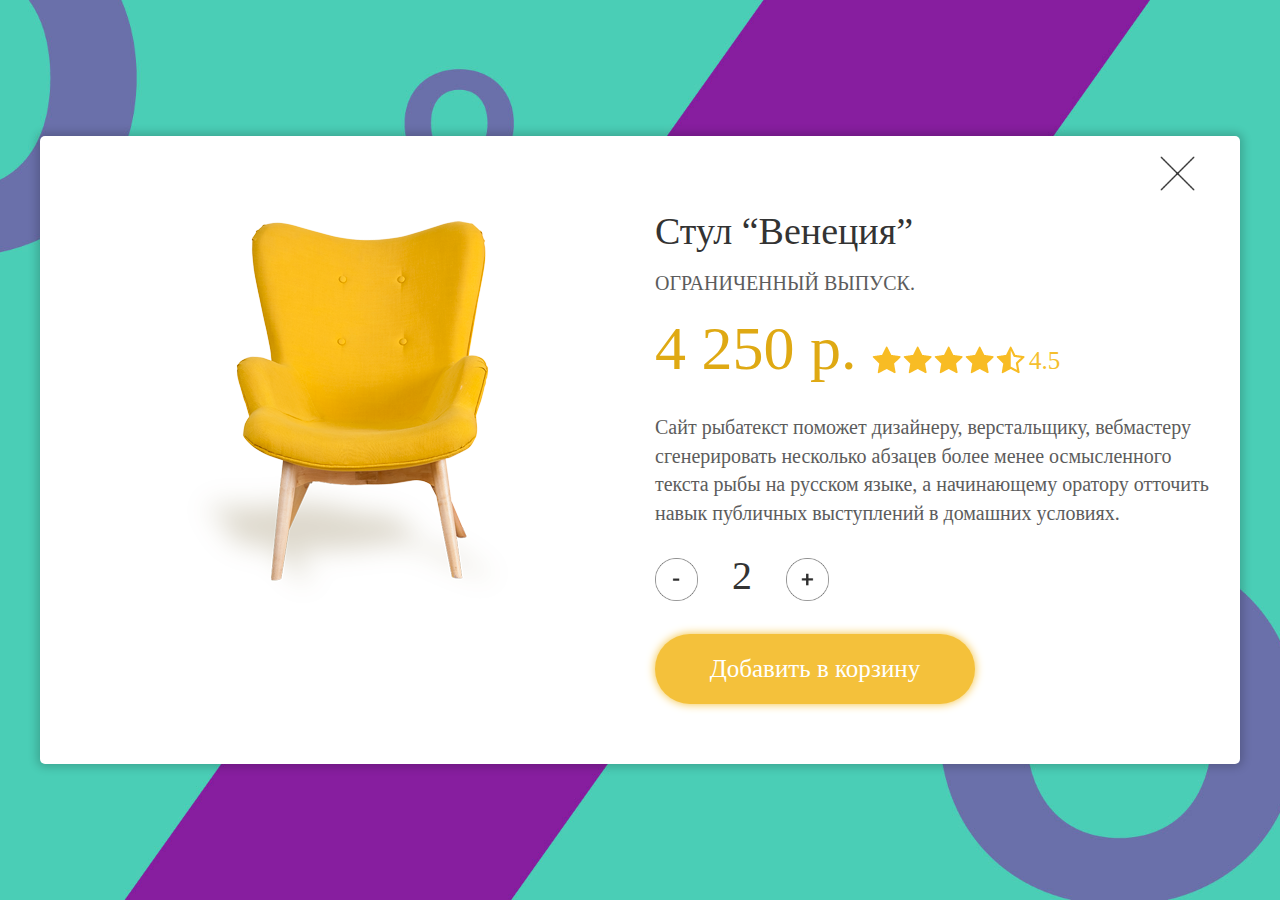
==== index.html @ 23bcf60a "Add files via upload" ====
<!DOCTYPE html>
<html lang="en">
  <head>
    <meta charset="utf-8">
    <meta http-equiv="X-UA-Compatible" content="IE=edge">
    <meta name="viewport" content="width=device-width, initial-scale=1">
    <!-- The above 3 meta tags *must* come first in the head; any other head content must come *after* these tags -->
    <title>Форма</title>

    <!-- Bootstrap -->
    <link href="css/bootstrap.min.css" rel="stylesheet">
    <link href="https://fonts.googleapis.com/css?family=Open+Sans:400,700|Ubuntu:500&amp;subset=cyrillic" rel="stylesheet">
    <link href="css/main.css" rel="stylesheet">
    <link rel="stylesheet" href="css/font-awesome.min.css">

    <!-- Yandex.Metrika counter --> <script type="text/javascript"> (function (d, w, c) { (w[c] = w[c] || []).push(function() { try { w.yaCounter44708128 = new Ya.Metrika({ id:44708128, clickmap:true, trackLinks:true, accurateTrackBounce:true, webvisor:true, trackHash:true }); } catch(e) { } }); var n = d.getElementsByTagName("script")[0], s = d.createElement("script"), f = function () { n.parentNode.insertBefore(s, n); }; s.type = "text/javascript"; s.async = true; s.src = "https://mc.yandex.ru/metrika/watch.js"; if (w.opera == "[object Opera]") { d.addEventListener("DOMContentLoaded", f, false); } else { f(); } })(document, window, "yandex_metrika_callbacks"); </script> <noscript><div><img src="https://mc.yandex.ru/watch/44708128" style="position:absolute; left:-9999px;" alt="" /></div></noscript> <!-- /Yandex.Metrika counter -->
  </head>
  <body>
    <div class="card-product">
      <div class="container">
        <div class="row close-row">
          <div class="col-md-12 col-close">
           <img src="img/close.png" alt="">
          </div>
        </div>
        <div class="row card-row">
              <div class="col-md-6 col-img">
                <img src="img/chair.png" alt="">
              </div>
              <div class="col-md-6 col-main-form">
                <h1>Стул “Венеция”</h1>
                <h2>Ограниченный выпуск. </h2>
                <span class="price">4 250 р.  </span>
                <img src="img/rating.png" alt="">
                <span class="rating">4.5</span><br><br>
                <span class="main-text">Сайт рыбатекст поможет дизайнеру, верстальщику, вебмастеру сгенерировать несколько абзацев более менее осмысленного текста рыбы на русском языке, а начинающему оратору отточить навык публичных выступлений в домашних условиях.</span>
                <div class="col">
                  <img src="img/down.png" alt="">
                  <span>&nbsp&nbsp&nbsp2&nbsp&nbsp&nbsp</span>
                  <img src="img/up.png" alt="">
                </div>
                <a href="https://glopart.ru/buy/176493" class="glopart-buy-btn">Добавить в корзину</a>
              </div>
            </div>
      </div>
    </div>
    

      <!-- jQuery (necessary for Bootstrap's JavaScript plugins) -->
      <script
      src="https://code.jquery.com/jquery-1.12.4.min.js"
      integrity="sha256-ZosEbRLbNQzLpnKIkEdrPv7lOy9C27hHQ+Xp8a4MxAQ="
      crossorigin="anonymous">
    </script>
    
    <!-- Include all compiled plugins (below), or include individual files as needed -->
    <script src="js/bootstrap.min.js"></script>

  </body>
</html>
---- css/main.css ----
.box {
  width: 200px;
  height: 200px;
  background-color: red;
  -webkit-animation-name: anim-color;
  -moz-animation-name: anim-color;
  -o-animation-name: anim-color;
  animation-name: anim-color;
  -webkit-animation-duration: 2s;
  -moz-animation-duration: 2s;
  -o-animation-duration: 2s;
  animation-duration: 2s;
  -webkit-animation-timing-function: cubic-bezier(.42,0,.21,1.02);
  -moz-animation-timing-function: cubic-bezier(.42,0,.21,1.02);
  -o-animation-timing-function: cubic-bezier(.42,0,.21,1.02);
  animation-timing-function: cubic-bezier(.42,0,.21,1.02);
  -webkit-animation-delay: 3s;
  -moz-animation-delay: 3s;
  -o-animation-delay: 3s;
  animation-delay: 3s;
  -webkit-animation-iteration-count: infinite;
  -moz-animation-iteration-count: infinite;
  -o-animation-iteration-count: infinite;
  animation-iteration-count: infinite;
  -webkit-animation-direction: reverse;
  -moz-animation-direction: reverse;
  -o-animation-direction: reverse;
  animation-direction: reverse;
  -webkit-animation: anim-color 2s easy 1s infinity reverse;
  -moz-animation: anim-color 2s easy 1s infinity reverse;
  -o-animation: anim-color 2s easy 1s infinity reverse;
  animation: anim-color 2s easy 1s infinity reverse;
  -webkit-animation-fill-mode: forwards;
  -moz-animation-fill-mode: forwards;
  -o-animation-fill-mode: forwards;
  animation-fill-mode: forwards;
}

@keyframes anim-color {
  0% {
    background-color: gray;
    margin-left: 0;
  }

  to {
    background-color: purple;
    margin-left: 400px;
  }
}
* {
  margin: 0;
}

html {
  font-size: 10px;
}

body {
  background: url("../img/fon-bg.jpg") no-repeat center center;
  -webkit-background-size: cover;
  -o-background-size: cover;
  background-size: cover;
  height: 100vh;
  display: flex;
  -webkit-justify-content: center;
  justify-content: center;
  -webkit-align-items: center;
  align-items: center;
}

.card-product {
  width: 120rem;
  background-color: #fff;
  margin: auto;
  -webkit-border-radius: 5px;
  border-radius: 5px;
  -webkit-box-shadow: 0 0 10px 3px rgba(0,0,0,.2);
  box-shadow: 0 0 10px 3px rgba(0,0,0,.2);
}

.card-product .close-row {
  text-align: right;
  margin-top: 2rem;
  margin-right: 0;
}

.card-product .close-row img {
  width: 35px;
}

.card-product .card-row {
  text-align: center;
}

.card-product .card-row .col-img {
  margin-top: 3rem;
}

.card-product .card-row .col-main-form {
  text-align: left;
}

.card-product .card-row .col-main-form img {
  margin-top: -1.2rem;
}

.card-product .card-row .col-main-form h1 {
  font-size: 3.8rem;
  font-family: "Myriad Pro";
  color: #333;
}

.card-product .card-row .col-main-form h2 {
  font-size: 2rem;
  font-family: "Myriad Pro";
  color: #5c5c5c;
  text-transform: uppercase;
}

.card-product .card-row .col-main-form .price {
  font-size: 6.2rem;
  font-family: "Myriad Pro";
  color: #dfa913;
}

.card-product .card-row .col-main-form .rating {
  font-size: 2.5rem;
  font-family: "BlissPro";
  color: #f5bf2e;
}

.card-product .card-row .col-main-form .main-text {
  font-size: 2rem;
  font-family: "Myriad Pro";
  color: #5c5c5c;
}

.card-product .card-row .col-main-form .col {
  margin-top: 2rem;
}

.card-product .card-row .col-main-form .col img {
  width: 43px;
}

.card-product .card-row .col-main-form .col span {
  font-size: 4rem;
  font-family: "Myriad Pro";
  color: #333;
}

.card-product .card-row .col-main-form a {
  display: inline-block;
  margin-top: 3rem;
  margin-bottom: 6rem;
  text-align: center;
  background-color: #f4c13b;
  font-size: 2.5rem;
  font-family: "Myriad Pro";
  color: #fff;
  text-decoration: none;
  width: 32rem;
  height: 7rem;
  line-height: 7rem;
  -webkit-border-radius: 40px;
  border-radius: 40px;
  -webkit-box-shadow: 0 0 10px #f4c13b;
  box-shadow: 0 0 10px #f4c13b;
}
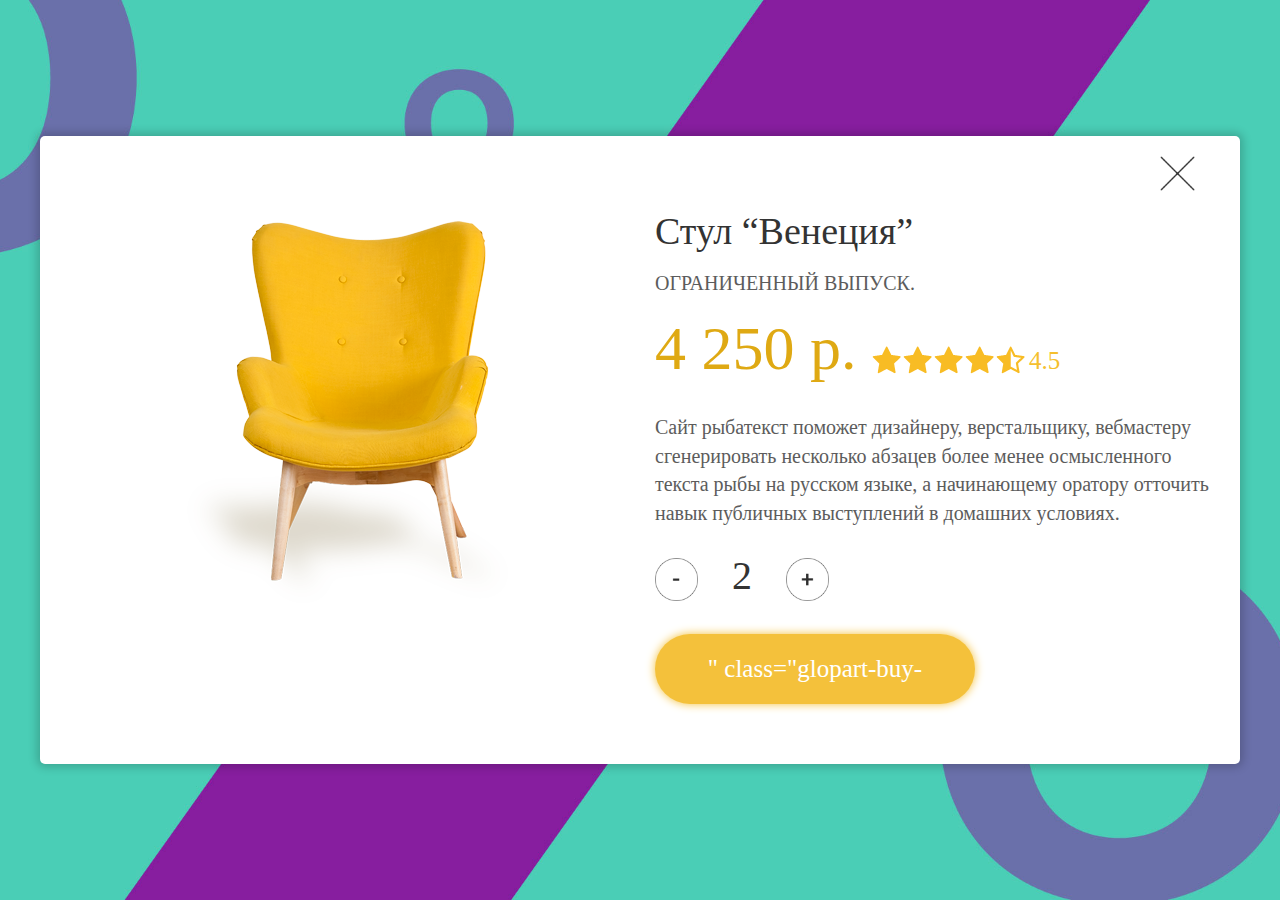
==== commit bbe7e742: "Update index.html" ====
--- a/index.html
+++ b/index.html
@@ -5,7 +5,7 @@
     <meta http-equiv="X-UA-Compatible" content="IE=edge">
     <meta name="viewport" content="width=device-width, initial-scale=1">
     <!-- The above 3 meta tags *must* come first in the head; any other head content must come *after* these tags -->
-    <title>Форма</title>
+    <title>Стул Венеция</title>
 
     <!-- Bootstrap -->
     <link href="css/bootstrap.min.css" rel="stylesheet">
@@ -39,7 +39,7 @@
                   <span>&nbsp&nbsp&nbsp2&nbsp&nbsp&nbsp</span>
                   <img src="img/up.png" alt="">
                 </div>
-                <a href="https://glopart.ru/buy/176493" class="glopart-buy-btn">Добавить в корзину</a>
+                <a href="https://money.yandex.ru/quickpay/shop-widget?account=4100175813263&quickpay=shop&payment-type-choice=on&mobile-payment-type-choice=on&writer=seller&targets=%D0%9E%D0%BF%D0%BB%D0%B0%D1%82%D0%B0+%D1%82%D0%BE%D0%B2%D0%B0%D1%80%D0%B0&targets-hint=&default-sum=4250&button-text=01&successURL=https%3A%2F%2Fclodverne.github.io%2Fadvance28%2Fthanks.html"></iframe>" class="glopart-buy-btn">Добавить в корзину</a>
               </div>
             </div>
       </div>
@@ -57,4 +57,4 @@
     <script src="js/bootstrap.min.js"></script>
 
   </body>
-</html>+</html>
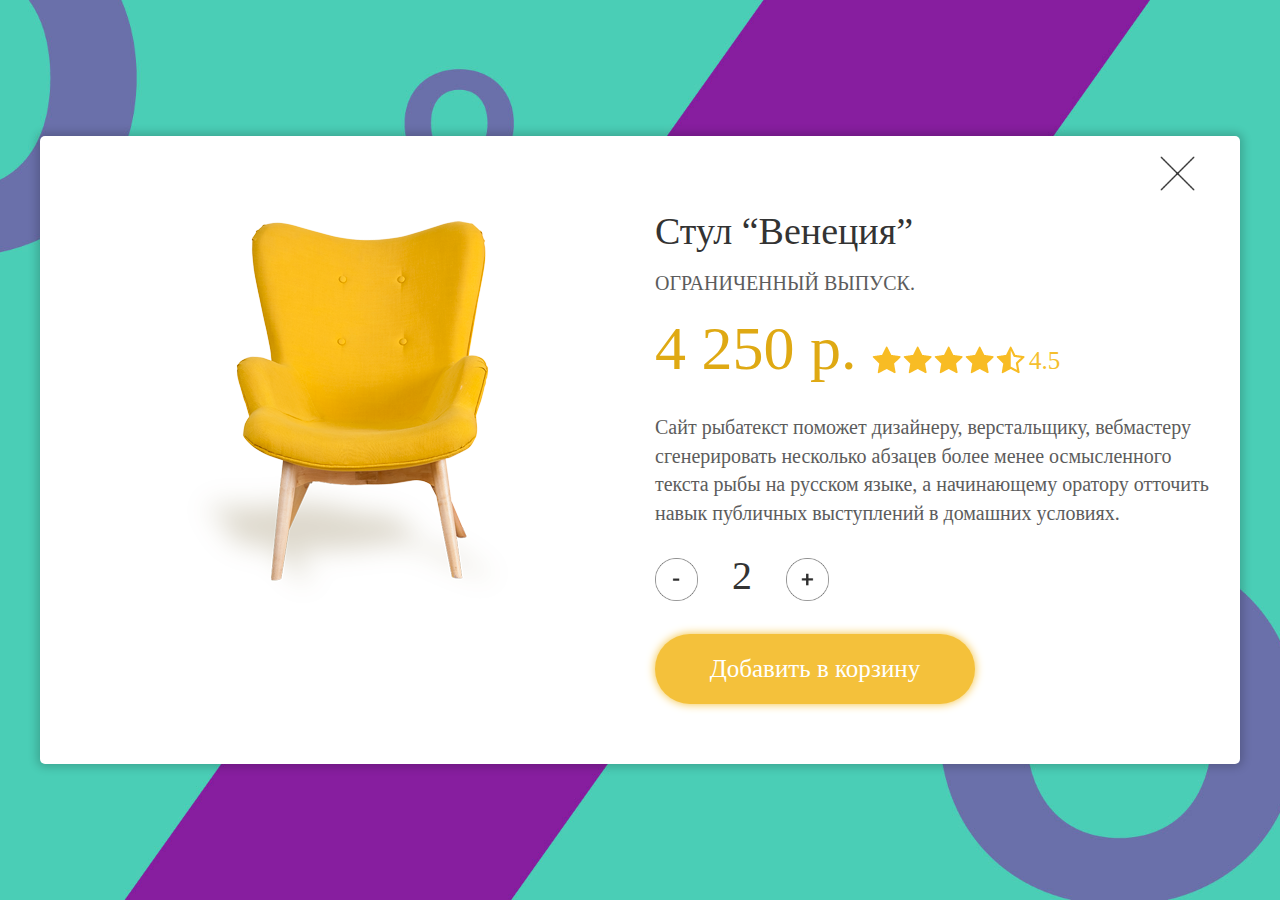
==== commit d5230da4: "Update index.html" ====
--- a/index.html
+++ b/index.html
@@ -39,7 +39,7 @@
                   <span>&nbsp&nbsp&nbsp2&nbsp&nbsp&nbsp</span>
                   <img src="img/up.png" alt="">
                 </div>
-                <a href="https://money.yandex.ru/quickpay/shop-widget?account=4100175813263&quickpay=shop&payment-type-choice=on&mobile-payment-type-choice=on&writer=seller&targets=%D0%9E%D0%BF%D0%BB%D0%B0%D1%82%D0%B0+%D1%82%D0%BE%D0%B2%D0%B0%D1%80%D0%B0&targets-hint=&default-sum=4250&button-text=01&successURL=https%3A%2F%2Fclodverne.github.io%2Fadvance28%2Fthanks.html"></iframe>" class="glopart-buy-btn">Добавить в корзину</a>
+                <a href="https://money.yandex.ru/quickpay/shop-widget?account=4100175813263&quickpay=shop&payment-type-choice=on&mobile-payment-type-choice=on&writer=seller&targets=%D0%9E%D0%BF%D0%BB%D0%B0%D1%82%D0%B0+%D1%82%D0%BE%D0%B2%D0%B0%D1%80%D0%B0&targets-hint=&default-sum=4250&button-text=01&successURL=https%3A%2F%2Fclodverne.github.io%2Fadvance28%2Fthanks.html" class="glopart-buy-btn">Добавить в корзину</a>
               </div>
             </div>
       </div>
